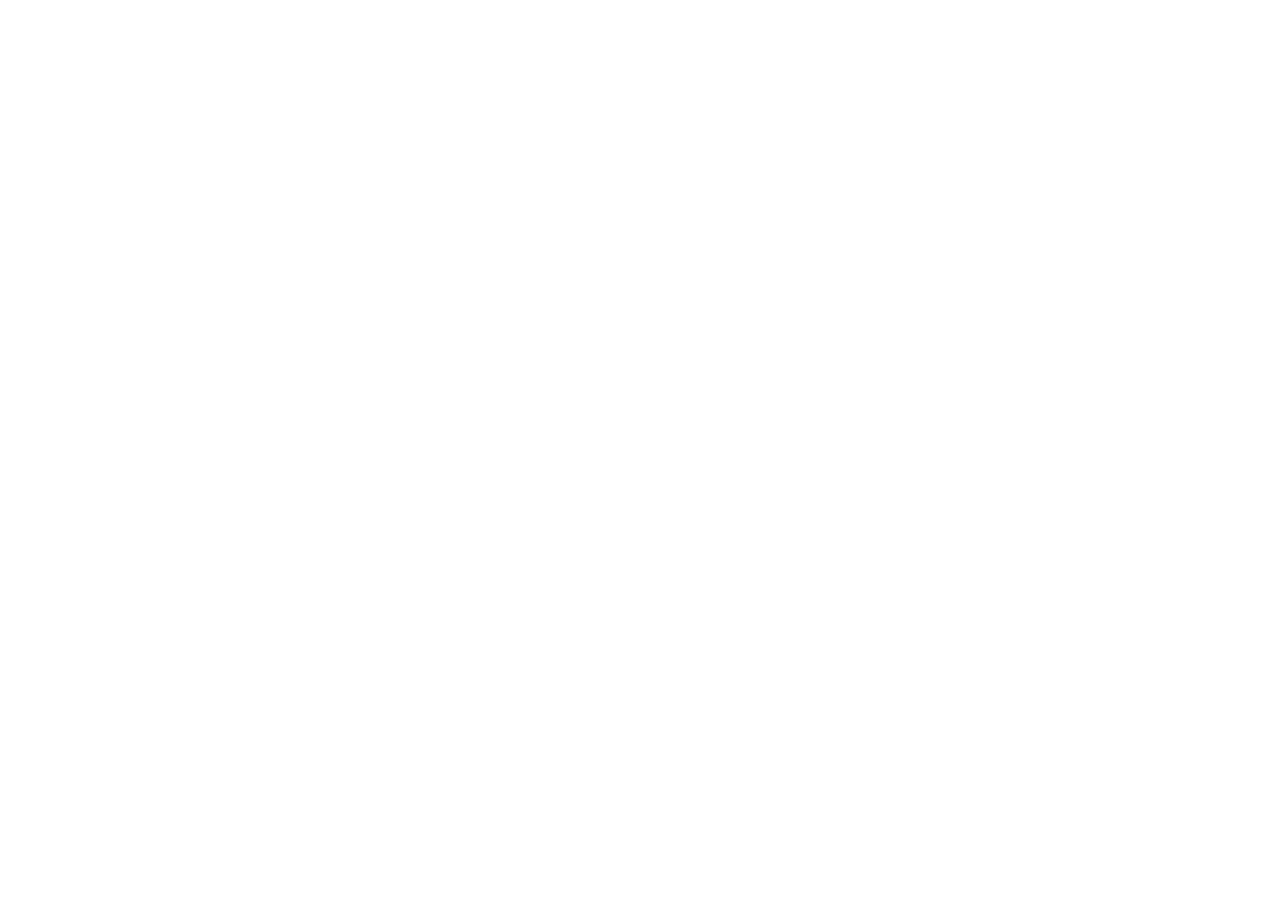
==== moon.html @ 2c46b39d "initial commit, added files" ====
<!DOCTYPE html>
<html lang="en">
<head>
    <meta charset="UTF-8">
    <meta name="viewport" content="width=device-width, initial-scale=1.0">
    <title>The Moon!</title>
</head>
<body>
    
</body>
</html>
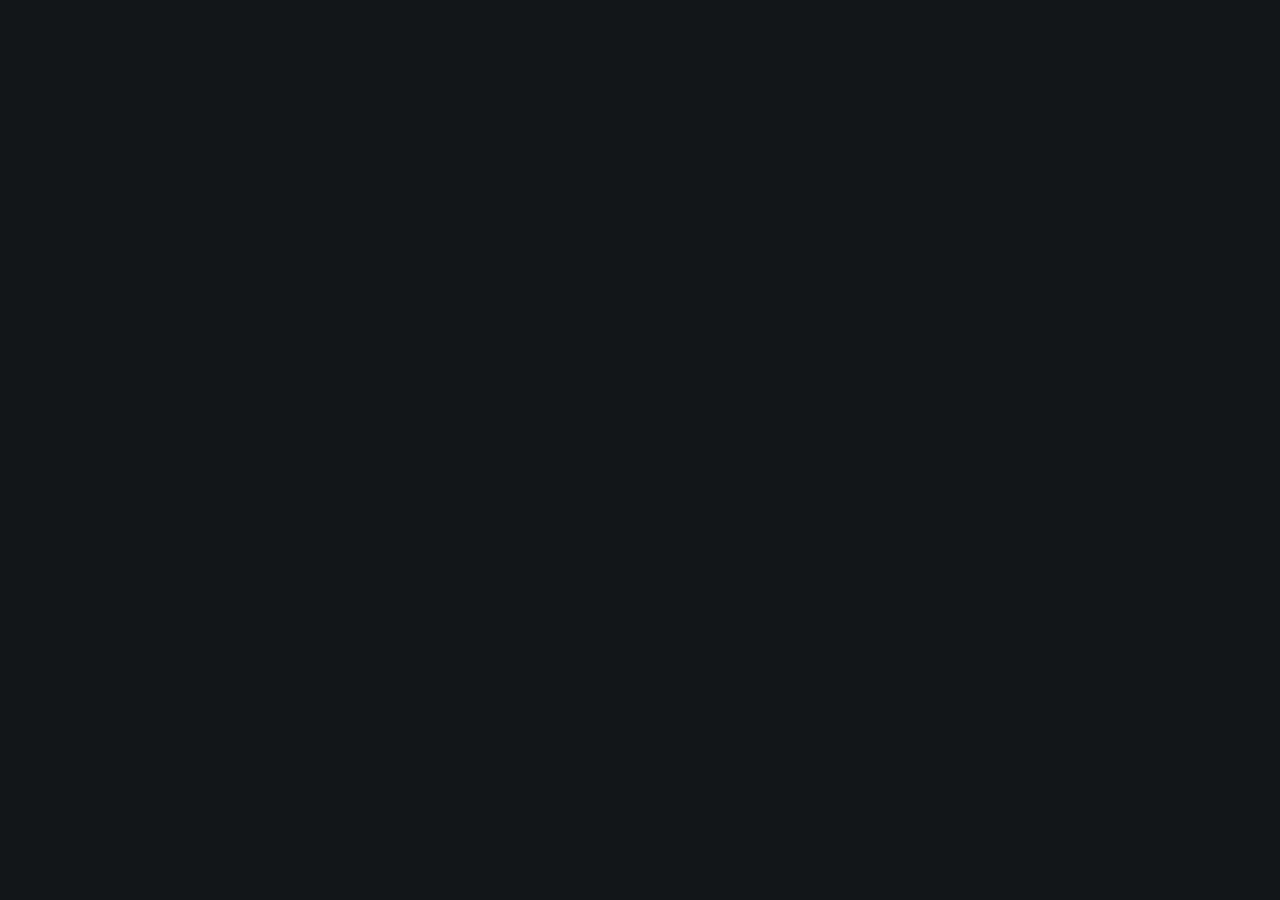
==== commit 3bfe2d2a: "initial style added" ====
--- a/moon.html
+++ b/moon.html
@@ -4,6 +4,10 @@
     <meta charset="UTF-8">
     <meta name="viewport" content="width=device-width, initial-scale=1.0">
     <title>The Moon!</title>
+    <link rel="stylesheet" href="style.css">
+    <link rel="preconnect" href="https://fonts.googleapis.com">
+    <link rel="preconnect" href="https://fonts.gstatic.com" crossorigin>
+    <link href="https://fonts.googleapis.com/css2?family=Funnel+Sans:ital,wght@0,300..800;1,300..800&display=swap" rel="stylesheet">
 </head>
 <body>
     
--- a/style.css
+++ b/style.css
@@ -0,0 +1,21 @@
+body {
+    background-color: #121619;
+    color: #f0fff1;
+    margin: 100px 430px;
+    font-family: "Funnel Sans", sans-serif;
+}
+
+h1 {
+    color: #f0fff1;
+    font-size: 60px; 
+}
+
+.images {
+    display: flex;
+    align-items: center;
+    justify-content: center;
+}
+
+.in_focus_image {
+    padding-right: 50px;
+}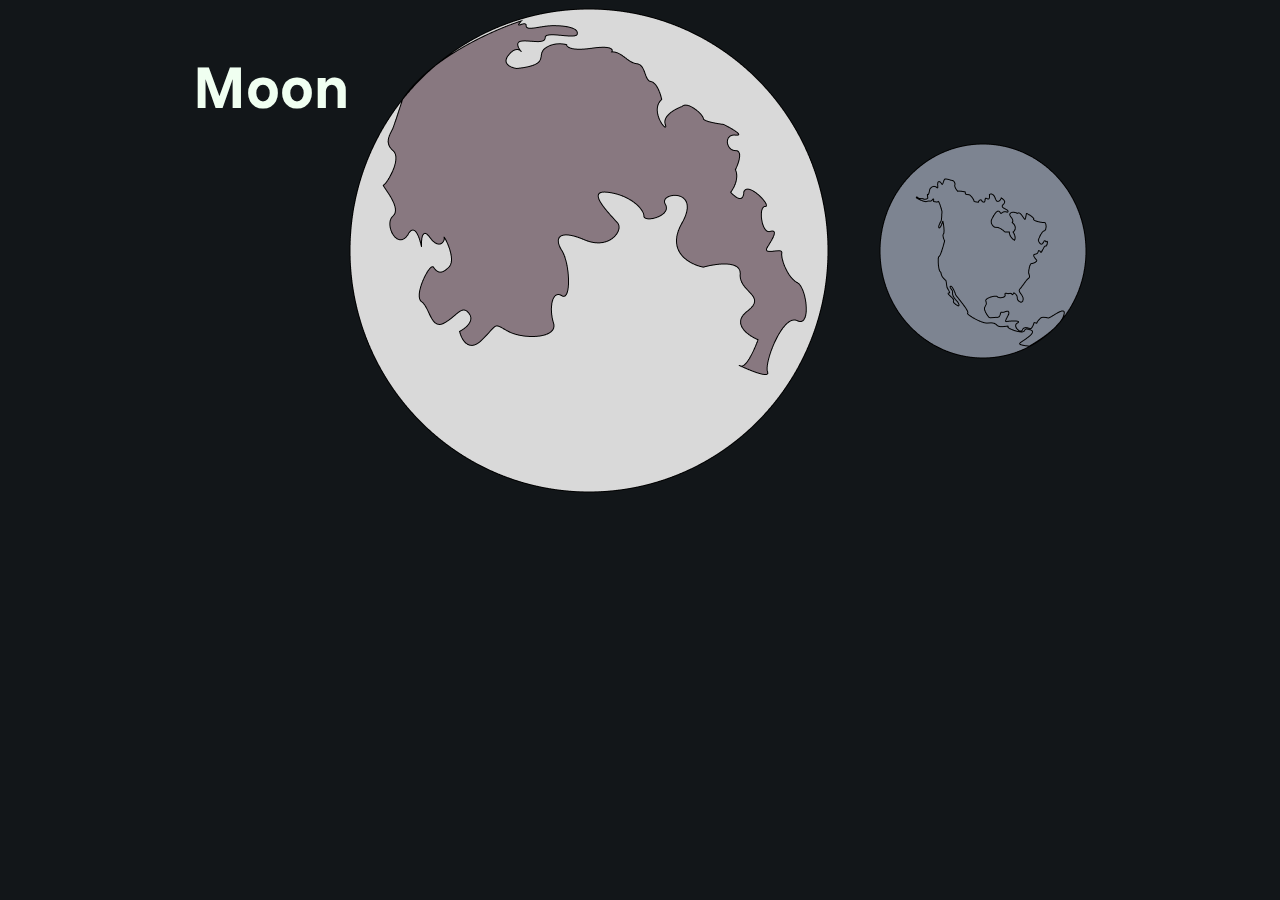
==== commit bf006f63: "fixed images and content justification" ====
--- a/moon.html
+++ b/moon.html
@@ -10,6 +10,12 @@
     <link href="https://fonts.googleapis.com/css2?family=Funnel+Sans:ital,wght@0,300..800;1,300..800&display=swap" rel="stylesheet">
 </head>
 <body>
-    
+    <h1>Moon</h1>
+    <!--This is a comment. Comments are not displayed in the browser-->
+    <p></p>
+    <div class="images">
+        <a href="moon.html"><img src="images/moon_in_focus.png" alt="Image of the Earth, in focus" class="in_focus_image"></a>
+        <a href="index.html"><img src="images/earth_not_in_focus.png" alt="Image of the moon, not in focus" class="not_in_focus_image"></a>
+    </div>
 </body>
 </html>--- a/style.css
+++ b/style.css
@@ -1,13 +1,20 @@
 body {
     background-color: #121619;
     color: #f0fff1;
-    margin: 100px 430px;
     font-family: "Funnel Sans", sans-serif;
+    display: flex;
+    justify-content: center;
 }
 
 h1 {
     color: #f0fff1;
     font-size: 60px; 
+}
+
+.wrapper {
+    display: flex;
+    flex-direction: column;
+    align-items: baseline;
 }
 
 .images {
@@ -18,4 +25,5 @@
 
 .in_focus_image {
     padding-right: 50px;
-}+}
+
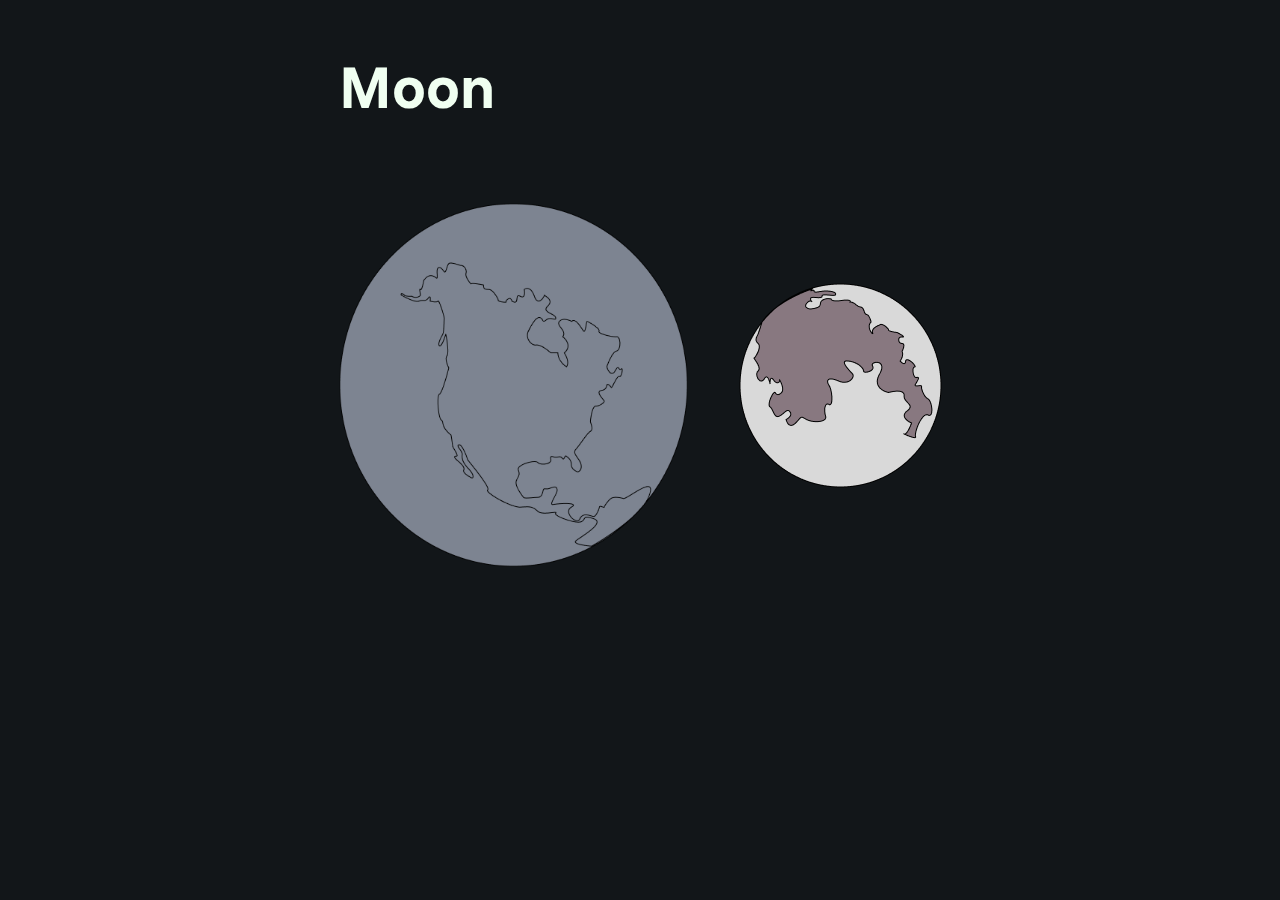
==== commit 49ed5c7c: "Wrote Earth description, cleaned up style a bit more." ====
--- a/moon.html
+++ b/moon.html
@@ -10,12 +10,14 @@
     <link href="https://fonts.googleapis.com/css2?family=Funnel+Sans:ital,wght@0,300..800;1,300..800&display=swap" rel="stylesheet">
 </head>
 <body>
-    <h1>Moon</h1>
-    <!--This is a comment. Comments are not displayed in the browser-->
-    <p></p>
-    <div class="images">
-        <a href="moon.html"><img src="images/moon_in_focus.png" alt="Image of the Earth, in focus" class="in_focus_image"></a>
-        <a href="index.html"><img src="images/earth_not_in_focus.png" alt="Image of the moon, not in focus" class="not_in_focus_image"></a>
+    <div class="wrapper">
+        <h1>Moon</h1>
+        <!--This is a comment. Comments are not displayed in the browser-->
+        <p></p>
+        <div class="images">
+            <a href="index.html"><img src="images/earth_not_in_focus.png" alt="Image of the moon, in focus" id="earth_not_in_focus" class="image"></a>
+            <a href="moon.html"><img src="images/moon_in_focus.png" alt="Image of the Earth, not in focus" id="moon_in_focus" class="image"></a>
+        </div>
     </div>
 </body>
 </html>--- a/style.css
+++ b/style.css
@@ -23,7 +23,16 @@
     justify-content: center;
 }
 
-.in_focus_image {
+.image {
+    max-width: 350px;
+}
+
+#earth_in_focus, #earth_not_in_focus {
     padding-right: 50px;
 }
 
+p {
+    margin-top: -10px;
+    max-width: 600px;
+    margin-bottom: 50px;
+}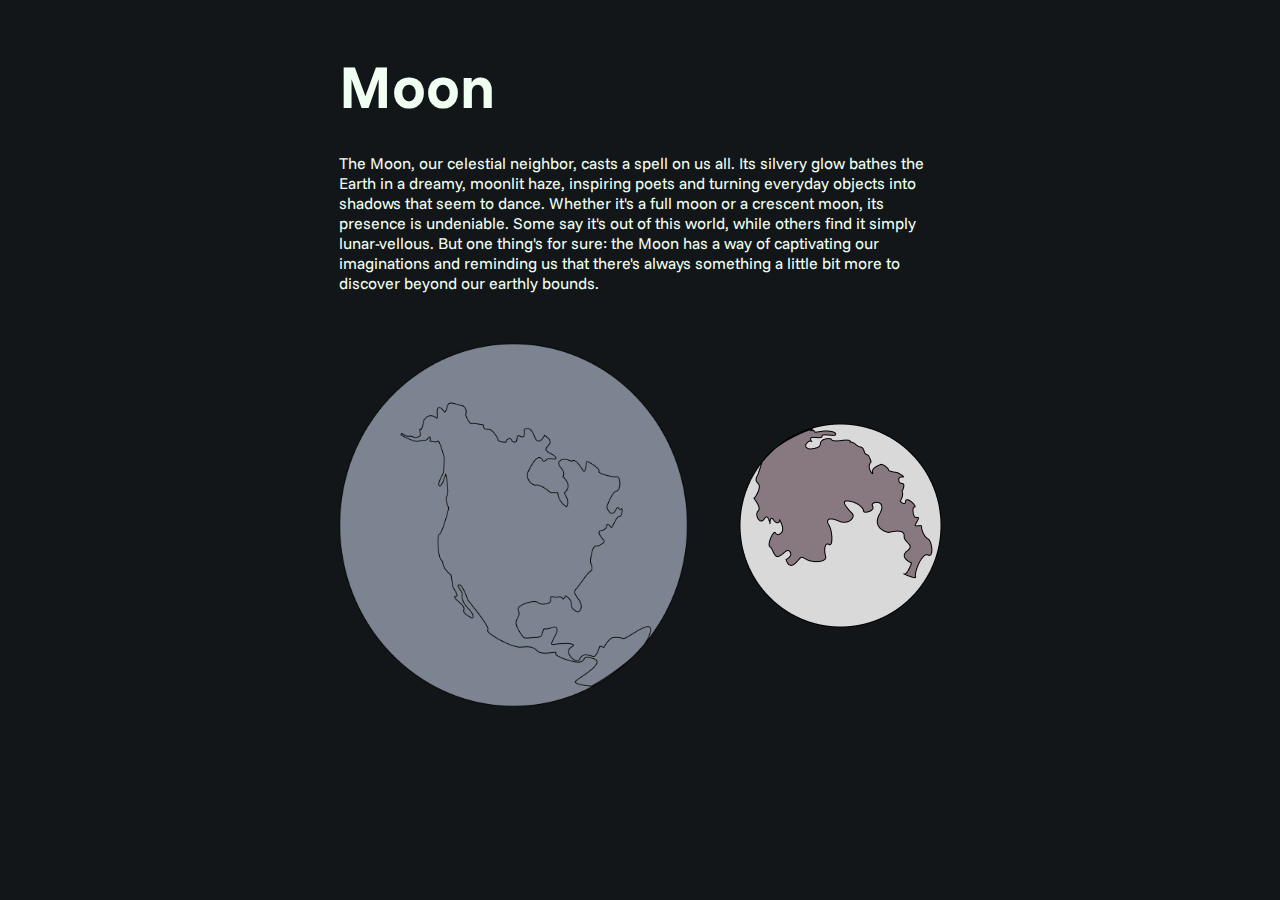
==== commit f04ac00e: "Finished up moon" ====
--- a/moon.html
+++ b/moon.html
@@ -12,8 +12,8 @@
 <body>
     <div class="wrapper">
         <h1>Moon</h1>
-        <!--This is a comment. Comments are not displayed in the browser-->
-        <p></p>
+        <!--AI used: Gemini; Prompt: "Write a one paragraph description about the moon, including several puns"-->
+        <p>The Moon, our celestial neighbor, casts a spell on us all. Its silvery glow bathes the Earth in a dreamy, moonlit haze, inspiring poets and turning everyday objects into shadows that seem to dance. Whether it's a full moon or a crescent moon, its presence is undeniable. Some say it's out of this world, while others find it simply lunar-vellous. But one thing's for sure: the Moon has a way of captivating our imaginations and reminding us that there's always something a little bit more to discover beyond our earthly bounds.</p>
         <div class="images">
             <a href="index.html"><img src="images/earth_not_in_focus.png" alt="Image of the moon, in focus" id="earth_not_in_focus" class="image"></a>
             <a href="moon.html"><img src="images/moon_in_focus.png" alt="Image of the Earth, not in focus" id="moon_in_focus" class="image"></a>
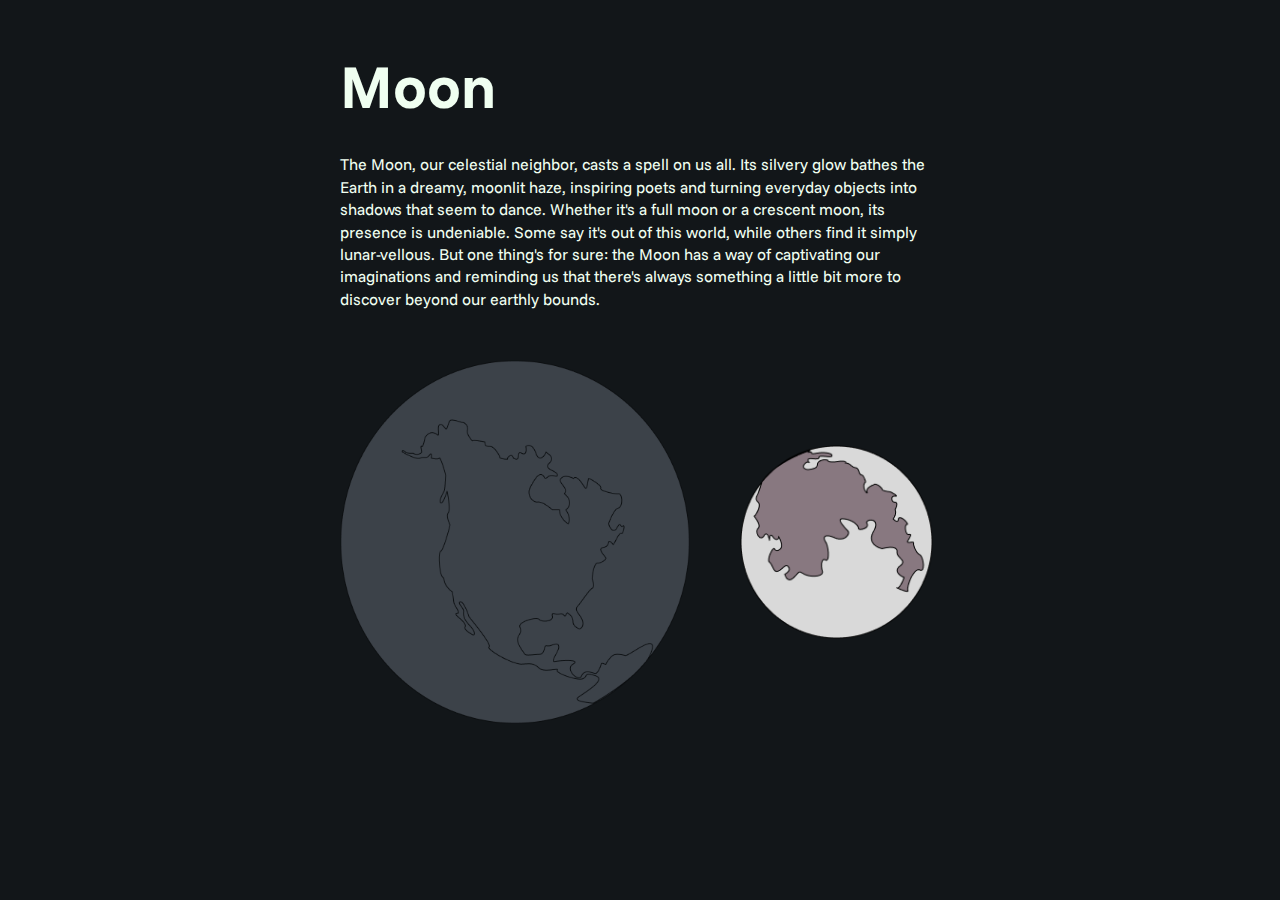
==== commit ae95ae2f: "added some hover functionality" ====
--- a/moon.html
+++ b/moon.html
@@ -15,8 +15,8 @@
         <!--AI used: Gemini; Prompt: "Write a one paragraph description about the moon, including several puns"-->
         <p>The Moon, our celestial neighbor, casts a spell on us all. Its silvery glow bathes the Earth in a dreamy, moonlit haze, inspiring poets and turning everyday objects into shadows that seem to dance. Whether it's a full moon or a crescent moon, its presence is undeniable. Some say it's out of this world, while others find it simply lunar-vellous. But one thing's for sure: the Moon has a way of captivating our imaginations and reminding us that there's always something a little bit more to discover beyond our earthly bounds.</p>
         <div class="images">
-            <a href="index.html"><img src="images/earth_not_in_focus.png" alt="Image of the moon, in focus" id="earth_not_in_focus" class="image"></a>
-            <a href="moon.html"><img src="images/moon_in_focus.png" alt="Image of the Earth, not in focus" id="moon_in_focus" class="image"></a>
+            <a href="index.html"><img src="images/earth_not_in_focus.png" alt="Image of the moon, in focus" id="earth_not_in_focus" class="earth_image"></a>
+            <a href="moon.html"><img src="images/moon_in_focus.png" alt="Image of the Earth, not in focus" id="moon_in_focus" class="moon_image"></a>
         </div>
     </div>
 </body>
--- a/style.css
+++ b/style.css
@@ -23,16 +23,29 @@
     justify-content: center;
 }
 
-.image {
+.earth_image {
     max-width: 350px;
+}
+
+.moon_image {
+    max-width: 193px;
 }
 
 #earth_in_focus, #earth_not_in_focus {
     padding-right: 50px;
 }
 
+#earth_not_in_focus, #moon_not_in_focus {
+    opacity: 40%;
+}
+
 p {
     margin-top: -10px;
     max-width: 600px;
     margin-bottom: 50px;
+    line-height: 1.4em;
+}
+
+a:hover img {
+    max-width: 360px;
 }